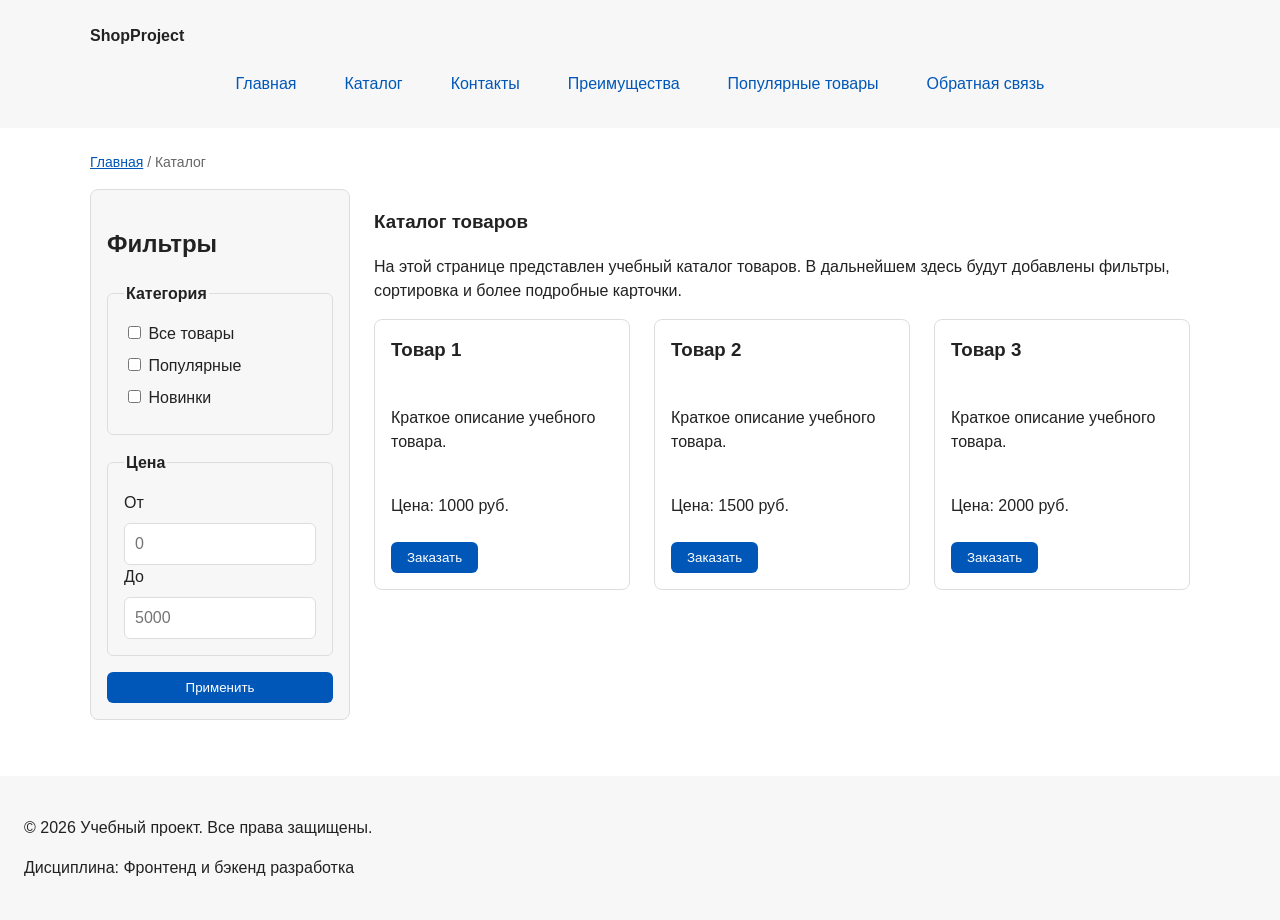
==== catalog.html @ 69fcd043 "feat: add multi-page structure navigation and anchors" ====
<!DOCTYPE html>
<html lang="ru">
<head>
    <meta charset="UTF-8">
    <meta name="viewport" content="width=device-width, initial-scale=1.0">
    <meta name="description" content="Каталог товаров учебного интернет-магазина.">
    <title>Каталог товаров – Учебный интернет-магазин</title>
    <link rel="stylesheet" href="css/style.css">
    <script src="js/main.js" defer></script>
</head>
<body>
    <header>
        <div class="site-header">
            <a class="site-logo" href="index.html">ShopProject</a>
            <nav class="site-nav" aria-label="Основная навигация">
                <ul class="site-nav__list">
                    <li><a href="index.html">Главная</a></li>
                    <li><a href="catalog.html">Каталог</a></li>
                    <li><a href="contacts.html">Контакты</a></li>
                    <li><a href="index.html#advantages">Преимущества</a></li>
                    <li><a href="index.html#popular">Популярные товары</a></li>
                    <li><a href="index.html#contacts">Обратная связь</a></li>
                </ul>
            </nav>
        </div>
    </header>

    <main>
        <nav class="breadcrumbs" aria-label="Хлебные крошки">
            <a href="index.html">Главная</a>
            <span>Каталог</span>
        </nav>

        <section class="catalog-layout">
            <aside class="catalog-filters">
                <h2>Фильтры</h2>

                <form class="filters-form" action="#" method="get">
                    <fieldset>
                        <legend>Категория</legend>

                        <label>
                            <input type="checkbox" name="category" value="all">
                            Все товары
                        </label>

                        <label>
                            <input type="checkbox" name="category" value="popular">
                            Популярные
                        </label>

                        <label>
                            <input type="checkbox" name="category" value="new">
                            Новинки
                        </label>
                    </fieldset>

                    <fieldset>
                        <legend>Цена</legend>

                        <label for="price-from">От</label>
                        <input id="price-from" name="price-from" type="number" min="0" placeholder="0">

                        <label for="price-to">До</label>
                        <input id="price-to" name="price-to" type="number" min="0" placeholder="5000">
                    </fieldset>

                    <button class="button" type="submit">Применить</button>
                </form>
            </aside>

            <section class="catalog-products">
                <h1>Каталог товаров</h1>
                <p>
                    На этой странице представлен учебный каталог товаров.
                    В дальнейшем здесь будут добавлены фильтры, сортировка и более подробные карточки.
                </p>

                <div class="products-grid">
                    <article class="product-card">
                        <h3>Товар 1</h3>
                        <p>Краткое описание учебного товара.</p>
                        <p>Цена: 1000 руб.</p>
                        <button class="button product-card__button" type="button" data-product="Товар 1">
                            Заказать
                        </button>
                    </article>

                    <article class="product-card">
                        <h3>Товар 2</h3>
                        <p>Краткое описание учебного товара.</p>
                        <p>Цена: 1500 руб.</p>
                        <button class="button product-card__button" type="button" data-product="Товар 2">
                            Заказать
                        </button>
                    </article>

                    <article class="product-card">
                        <h3>Товар 3</h3>
                        <p>Краткое описание учебного товара.</p>
                        <p>Цена: 2000 руб.</p>
                        <button class="button product-card__button" type="button" data-product="Товар 3">
                            Заказать
                        </button>
                    </article>
                </div>
            </section>
        </section>
    </main>

    <footer>
        <p>&copy; 2026 Учебный проект. Все права защищены.</p>
        <p>Дисциплина: Фронтенд и бэкенд разработка</p>
    </footer>

    <!-- Модальное окно с формой заявки -->
    <dialog class="order-dialog" id="order-dialog" aria-labelledby="order-dialog-title">
        <h2 id="order-dialog-title">Оформление заявки</h2>

        <form class="order-form" id="order-form" action="#" method="post" novalidate>
            <input id="selected-product" name="selected-product" type="hidden">

            <div class="form-field">
                <label for="order-name">Имя</label>
                <input id="order-name" name="name" type="text" placeholder="Введите ваше имя" minlength="2" autocomplete="given-name" required>
            </div>

            <div class="form-field">
                <label for="order-email">E-mail</label>
                <input id="order-email" name="email" type="email" placeholder="example@mail.ru" autocomplete="email" required>
            </div>

            <div class="form-field">
                <label for="order-phone">Телефон</label>
                <input id="order-phone" name="phone" type="tel" inputmode="tel" placeholder="+7 (900) 000-00-00" pattern="^\+7 \(\d{3}\) \d{3}-\d{2}-\d{2}$" required>
                <small>Формат: +7 (900) 000-00-00</small>
            </div>

            <div class="form-field">
                <label for="order-date">Дата связи</label>
                <input id="order-date" name="date" type="date">
            </div>

            <div class="form-field">
                <label for="order-topic">Тема заявки</label>
                <select id="order-topic" name="topic" required>
                    <option value="">Выберите тему</option>
                    <option value="product">Заказ товара</option>
                    <option value="consultation">Консультация</option>
                    <option value="delivery">Доставка</option>
                </select>
            </div>

            <div class="form-field">
                <label for="order-comment">Комментарий</label>
                <textarea id="order-comment" name="comment" rows="4" placeholder="Укажите дополнительную информацию"></textarea>
            </div>

            <div class="form-field form-field--checkbox">
                <label>
                    <input id="order-agreement" name="agreement" type="checkbox" required>
                    Я согласен на обработку данных
                </label>
            </div>

            <div class="form-actions">
                <button type="button" id="close-order-dialog">Закрыть</button>
                <button type="submit">Отправить заявку</button>
            </div>
        </form>
    </dialog>

    <p class="success-message" id="success-message" hidden>
        Форма успешно отправлена!
    </p>
</body>
</html>
---- css/style.css ----
/* ===================================
   1. Переменные проекта
   =================================== */
:root {
    /* Основные цвета проекта */
    --color-bg: #ffffff;
    --color-text: #222222;
    --color-muted: #666666;
    --color-primary: #0057b8;
    --color-primary-dark: #003f86;
    --color-border: #dddddd;
    --color-surface: #f7f7f7;
    --color-surface-accent: #eef5ff;
    --color-danger: #b00020;
    --color-success: #168a2f;
    --color-success-bg: #eefaf0;
    --color-white: #ffffff;

    /* Отступы */
    --space-xs: 4px;
    --space-sm: 8px;
    --space-md: 16px;
    --space-lg: 24px;
    --space-xl: 32px;

    /* Скругления */
    --radius-sm: 6px;
    --radius-md: 8px;
    --radius-lg: 12px;

    /* Размеры */
    --container-width: 1100px;
}

/* ===================================
   2. Базовые стили
   =================================== */
* {
    box-sizing: border-box;
}

body {
    margin: 0;
    font-family: Arial, sans-serif;
    line-height: 1.5;
    color: var(--color-text);
    background-color: var(--color-bg);
}

html {
    scroll-behavior: smooth;
}

header,
main,
footer {
    padding: var(--space-lg);
}

header {
    background-color: var(--color-surface);
}

footer {
    background-color: var(--color-surface);
}

:target {
    outline: 2px dashed var(--color-primary);
    outline-offset: 4px;
}

/* ===================================
   3. Общие элементы интерфейса
   =================================== */
a {
    color: var(--color-primary);
}

a:hover {
    color: var(--color-primary-dark);
}

a:focus-visible {
    outline: 2px solid var(--color-primary);
    outline-offset: 3px;
}

.button {
    display: inline-block;
    padding: var(--space-sm) var(--space-md);
    color: var(--color-white);
    background-color: var(--color-primary);
    text-decoration: none;
    border: none;
    border-radius: var(--radius-sm);
    cursor: pointer;
}

.button:hover {
    background-color: var(--color-primary-dark);
}

.button:focus-visible {
    outline: 2px solid var(--color-primary);
    outline-offset: 3px;
}

.button:disabled {
    opacity: 0.6;
    cursor: not-allowed;
}

/* ===================================
   4. Компоненты страницы
   =================================== */
.site-header {
    max-width: var(--container-width);
    margin: 0 auto;
}

.site-logo {
    font-weight: bold;
    text-decoration: none;
    color: var(--color-text);
}

.site-nav__list {
    display: flex;
    flex-wrap: wrap;
    justify-content: center;
    align-items: center;
    gap: var(--space-md);
    padding: 0;
    margin: var(--space-md) 0 0;
    list-style: none;
}

.site-nav__list a {
    display: inline-block;
    padding: var(--space-sm) var(--space-md);
    color: var(--color-primary);
    text-decoration: none;
    border-radius: var(--radius-sm);
}

.site-nav__list a:hover {
    color: var(--color-white);
    background-color: var(--color-primary);
}

.hero {
    max-width: var(--container-width);
    margin: 0 auto var(--space-xl);
    padding: var(--space-xl) var(--space-lg);
    background-color: var(--color-surface-accent);
    border-radius: var(--radius-lg);
}

.section {
    max-width: var(--container-width);
    margin: 0 auto var(--space-xl);
}

.section h2 {
    margin-top: 0;
}

.advantages-list {
    padding-left: var(--space-lg);
}

.products-grid {
    display: grid;
    grid-template-columns: repeat(3, 1fr);
    gap: var(--space-lg);
}

.product-card {
    display: flex;
    flex-direction: column;
    gap: var(--space-sm);
    padding: var(--space-md);
    border: 1px solid var(--color-border);
    border-radius: var(--radius-md);
    background-color: var(--color-bg);
}

.product-card:hover {
    border-color: var(--color-primary);
}

.product-card h3 {
    margin-top: 0;
}

.product-card .button {
    margin-top: auto;
    align-self: flex-start;
}

.aside-info {
    max-width: var(--container-width);
    margin: 0 auto var(--space-xl);
    padding: var(--space-md);
    border-left: 4px solid var(--color-primary);
    background-color: var(--color-surface);
}

/* ===================================
   5. Форма и модальное окно
   =================================== */
.order-dialog {
    width: min(100% - 32px, 560px);
    padding: var(--space-lg);
    border: none;
    border-radius: var(--radius-lg);
}

.order-dialog::backdrop {
    background-color: rgba(0, 0, 0, 0.5);
}

.form-field {
    margin-bottom: var(--space-md);
}

.form-field label {
    display: block;
    margin-bottom: var(--space-xs);
}

.form-field input,
.form-field select,
.form-field textarea {
    width: 100%;
    padding: 10px 12px;
    border: 1px solid var(--color-border);
    border-radius: var(--radius-sm);
    font: inherit;
}

.form-field input:hover,
.form-field select:hover,
.form-field textarea:hover {
    border-color: var(--color-primary);
}

.form-field input:focus-visible,
.form-field select:focus-visible,
.form-field textarea:focus-visible,
.form-actions button:focus-visible {
    outline: 2px solid var(--color-primary);
    outline-offset: 3px;
}

.form-field input[type="checkbox"] {
    width: auto;
}

.form-field small {
    display: block;
    margin-top: var(--space-xs);
    color: var(--color-muted);
}

[aria-invalid="true"] {
    border-color: var(--color-danger);
}

.form-actions {
    display: flex;
    gap: 12px;
    margin-top: 20px;
}

.success-message {
    max-width: var(--container-width);
    margin: var(--space-lg) auto;
    padding: var(--space-md);
    border-left: 4px solid var(--color-success);
    background-color: var(--color-success-bg);
}
/* ===================================
   6. Хлебные крошки
   =================================== */
.breadcrumbs {
    max-width: var(--container-width);
    margin: 0 auto var(--space-md);
    font-size: 14px;
    color: var(--color-muted);
}

.breadcrumbs a {
    color: var(--color-primary);
}

.breadcrumbs span::before {
    content: " / ";
    color: var(--color-muted);
}

/* ===================================
   7. Раскладка страницы каталога
   =================================== */
.catalog-layout {
    max-width: var(--container-width);
    margin: 0 auto var(--space-xl);
    display: grid;
    grid-template-columns: 260px 1fr;
    grid-template-areas: "filters products";
    gap: var(--space-lg);
}

.catalog-filters {
    grid-area: filters;
    padding: var(--space-md);
    border: 1px solid var(--color-border);
    border-radius: var(--radius-md);
    background-color: var(--color-surface);
}

.catalog-products {
    grid-area: products;
}

.filters-form {
    display: grid;
    gap: var(--space-md);
}

.filters-form fieldset {
    margin: 0;
    padding: var(--space-md);
    border: 1px solid var(--color-border);
    border-radius: var(--radius-sm);
}

.filters-form legend {
    font-weight: 700;
}

.filters-form label {
    display: block;
    margin-bottom: var(--space-sm);
}

.filters-form input[type="number"] {
    width: 100%;
    padding: 8px 10px;
    border: 1px solid var(--color-border);
    border-radius: var(--radius-sm);
    font: inherit;
}
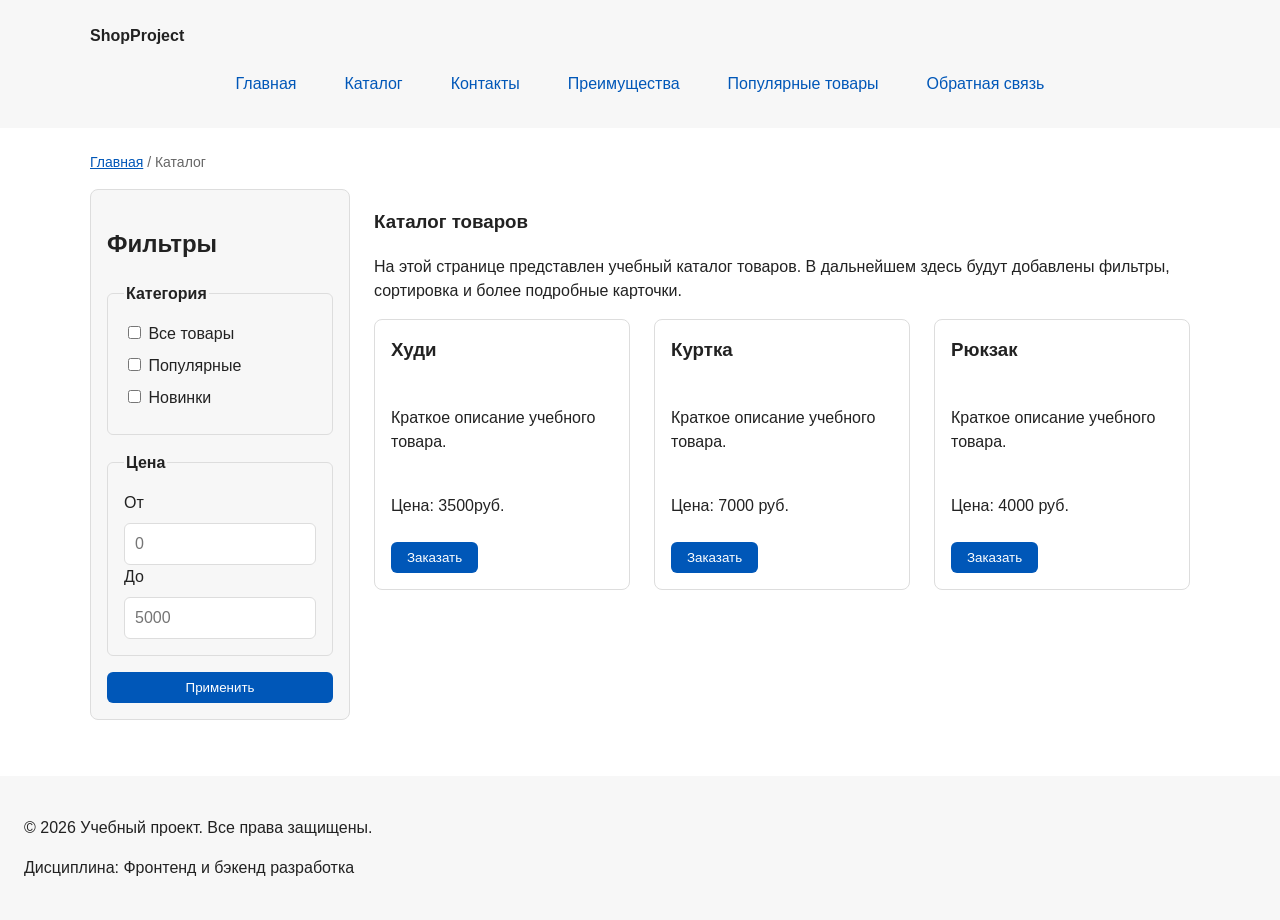
==== commit 7139910b: "Update catalog.html" ====
--- a/catalog.html
+++ b/catalog.html
@@ -78,27 +78,27 @@
 
                 <div class="products-grid">
                     <article class="product-card">
-                        <h3>Товар 1</h3>
+                        <h3>Худи</h3>
                         <p>Краткое описание учебного товара.</p>
-                        <p>Цена: 1000 руб.</p>
+                        <p>Цена: 3500руб.</p>
                         <button class="button product-card__button" type="button" data-product="Товар 1">
                             Заказать
                         </button>
                     </article>
 
                     <article class="product-card">
-                        <h3>Товар 2</h3>
+                        <h3>Куртка</h3>
                         <p>Краткое описание учебного товара.</p>
-                        <p>Цена: 1500 руб.</p>
+                        <p>Цена: 7000 руб.</p>
                         <button class="button product-card__button" type="button" data-product="Товар 2">
                             Заказать
                         </button>
                     </article>
 
                     <article class="product-card">
-                        <h3>Товар 3</h3>
+                        <h3>Рюкзак</h3>
                         <p>Краткое описание учебного товара.</p>
-                        <p>Цена: 2000 руб.</p>
+                        <p>Цена: 4000 руб.</p>
                         <button class="button product-card__button" type="button" data-product="Товар 3">
                             Заказать
                         </button>
@@ -174,4 +174,4 @@
         Форма успешно отправлена!
     </p>
 </body>
-</html>+</html>
--- a/css/style.css
+++ b/css/style.css
@@ -344,6 +344,80 @@
     display: block;
     margin-bottom: var(--space-sm);
 }
+/* Страница карточки товара */
+.product-page {
+  display: flex;
+  flex-wrap: wrap;
+  gap: 32px;
+  margin: 24px 0;
+}
+
+.product-page__image {
+  flex: 1 1 320px;
+  min-height: 320px;
+  display: flex;
+  align-items: center;
+  justify-content: center;
+  background: #eceff1;
+  border: 1px solid #cfd8dc;
+  border-radius: 8px;
+  color: #607d8b;
+  font-size: 1.2rem;
+}
+
+.product-page__info {
+  flex: 1 1 360px;
+}
+
+.product-page__price {
+  font-size: 1.6rem;
+  font-weight: bold;
+}
+
+.product-page__specs {
+  display: grid;
+  grid-template-columns: max-content 1fr;
+  gap: 8px 16px;
+}
+
+.product-page__specs dt {
+  font-weight: bold;
+}
+
+.product-page__specs dd {
+  margin: 0;
+}
+
+.product-page__actions {
+  display: flex;
+  flex-wrap: wrap;
+  align-items: center;
+  gap: 16px;
+  margin-top: 24px;
+}
+
+/* Страница оформления заявки */
+.order-page {
+  max-width: 640px;
+  margin: 24px 0;
+}
+
+.order-page__form fieldset {
+  margin: 0 0 20px;
+  padding: 16px;
+  border: 1px solid #cfd8dc;
+  border-radius: 8px;
+}
+
+.order-page__form legend {
+  padding: 0 8px;
+  font-weight: bold;
+}
+
+.form-field__title {
+  display: block;
+  margin-bottom: 4px;
+}
 
 .filters-form input[type="number"] {
     width: 100%;
@@ -351,4 +425,4 @@
     border: 1px solid var(--color-border);
     border-radius: var(--radius-sm);
     font: inherit;
-}+}
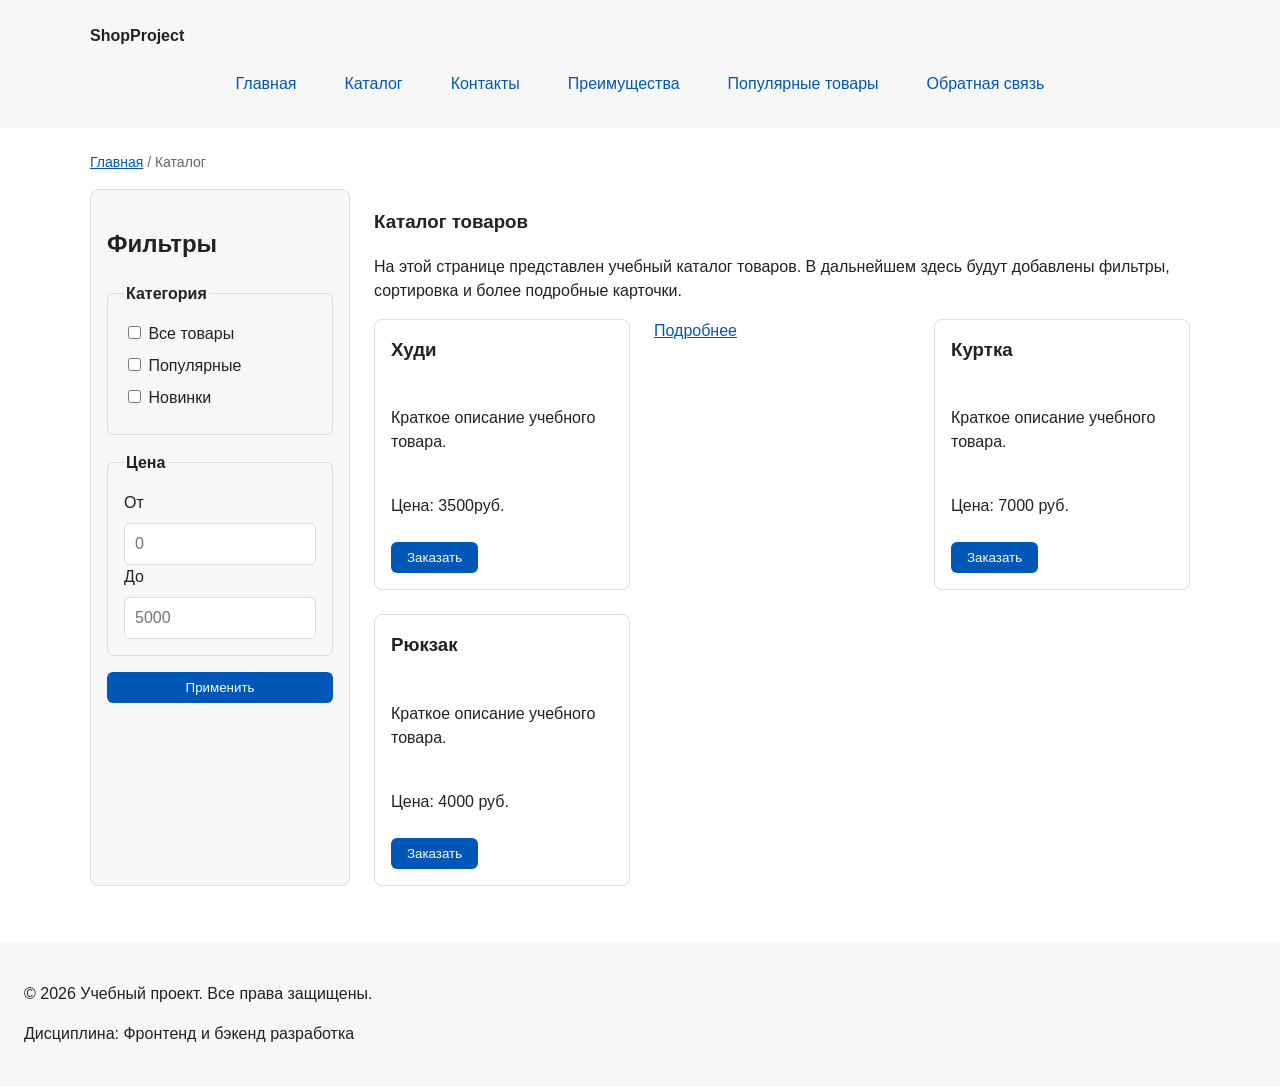
==== commit f3be735a: "Add 'Подробнее' link to product card" ====
--- a/catalog.html
+++ b/catalog.html
@@ -81,11 +81,12 @@
                         <h3>Худи</h3>
                         <p>Краткое описание учебного товара.</p>
                         <p>Цена: 3500руб.</p>
+                        
                         <button class="button product-card__button" type="button" data-product="Товар 1">
                             Заказать
                         </button>
                     </article>
-
+                    <a href="product.html">Подробнее</a>
                     <article class="product-card">
                         <h3>Куртка</h3>
                         <p>Краткое описание учебного товара.</p>
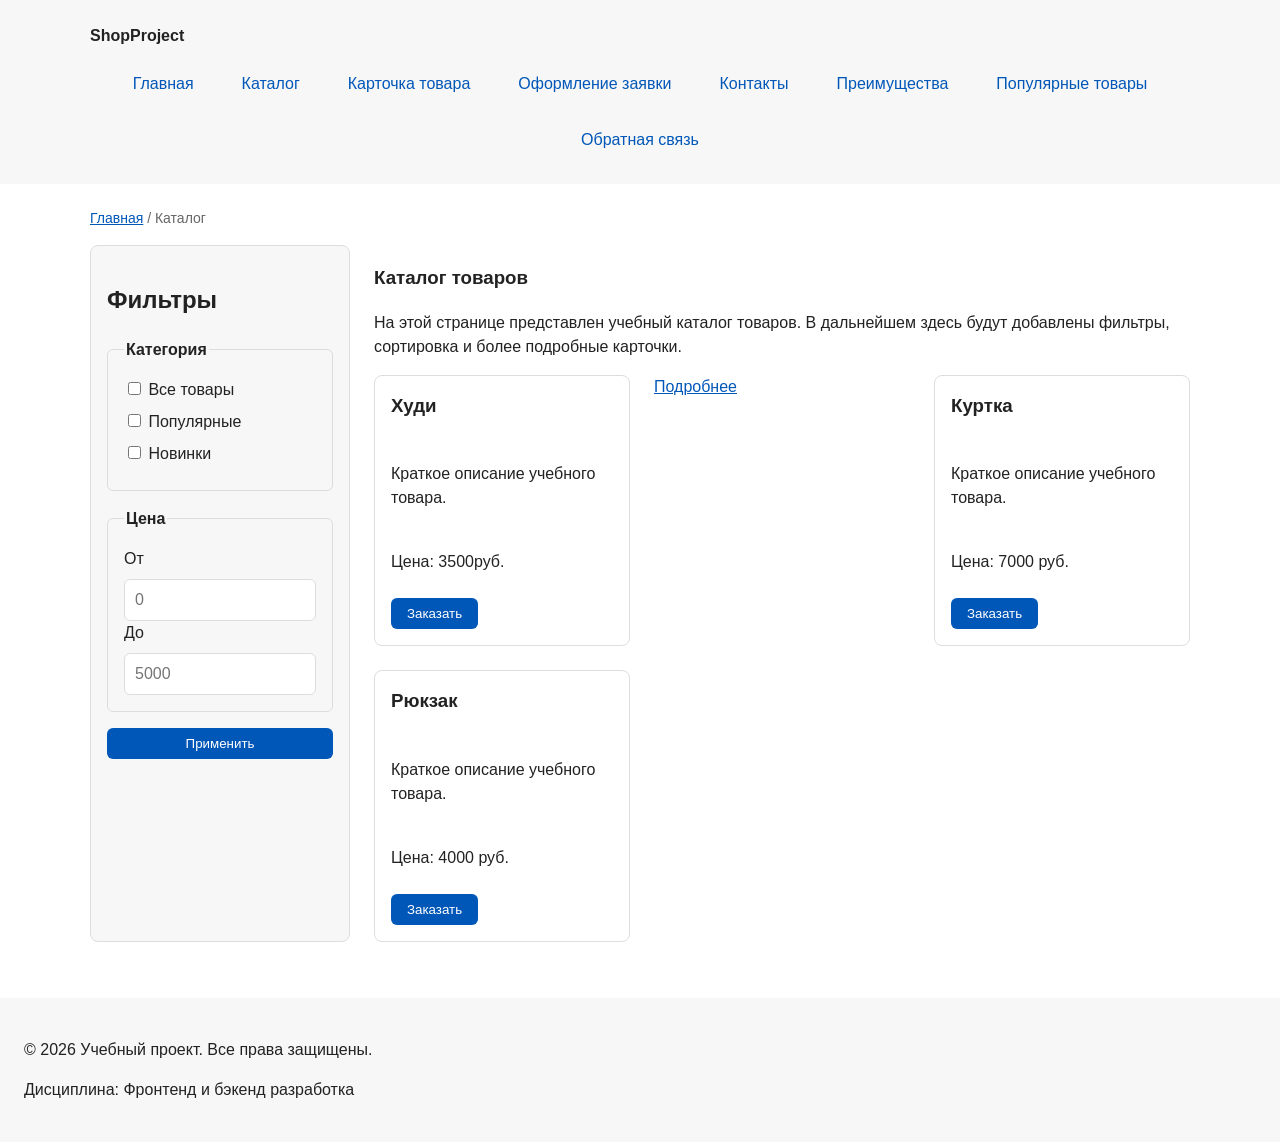
==== commit 1f9c6d1c: "Add links to product and order pages in navigation" ====
--- a/catalog.html
+++ b/catalog.html
@@ -16,6 +16,8 @@
                 <ul class="site-nav__list">
                     <li><a href="index.html">Главная</a></li>
                     <li><a href="catalog.html">Каталог</a></li>
+                    <li><a href="product.html">Карточка товара</a></li>
+                    <li><a href="order.html">Оформление заявки</a></li>
                     <li><a href="contacts.html">Контакты</a></li>
                     <li><a href="index.html#advantages">Преимущества</a></li>
                     <li><a href="index.html#popular">Популярные товары</a></li>
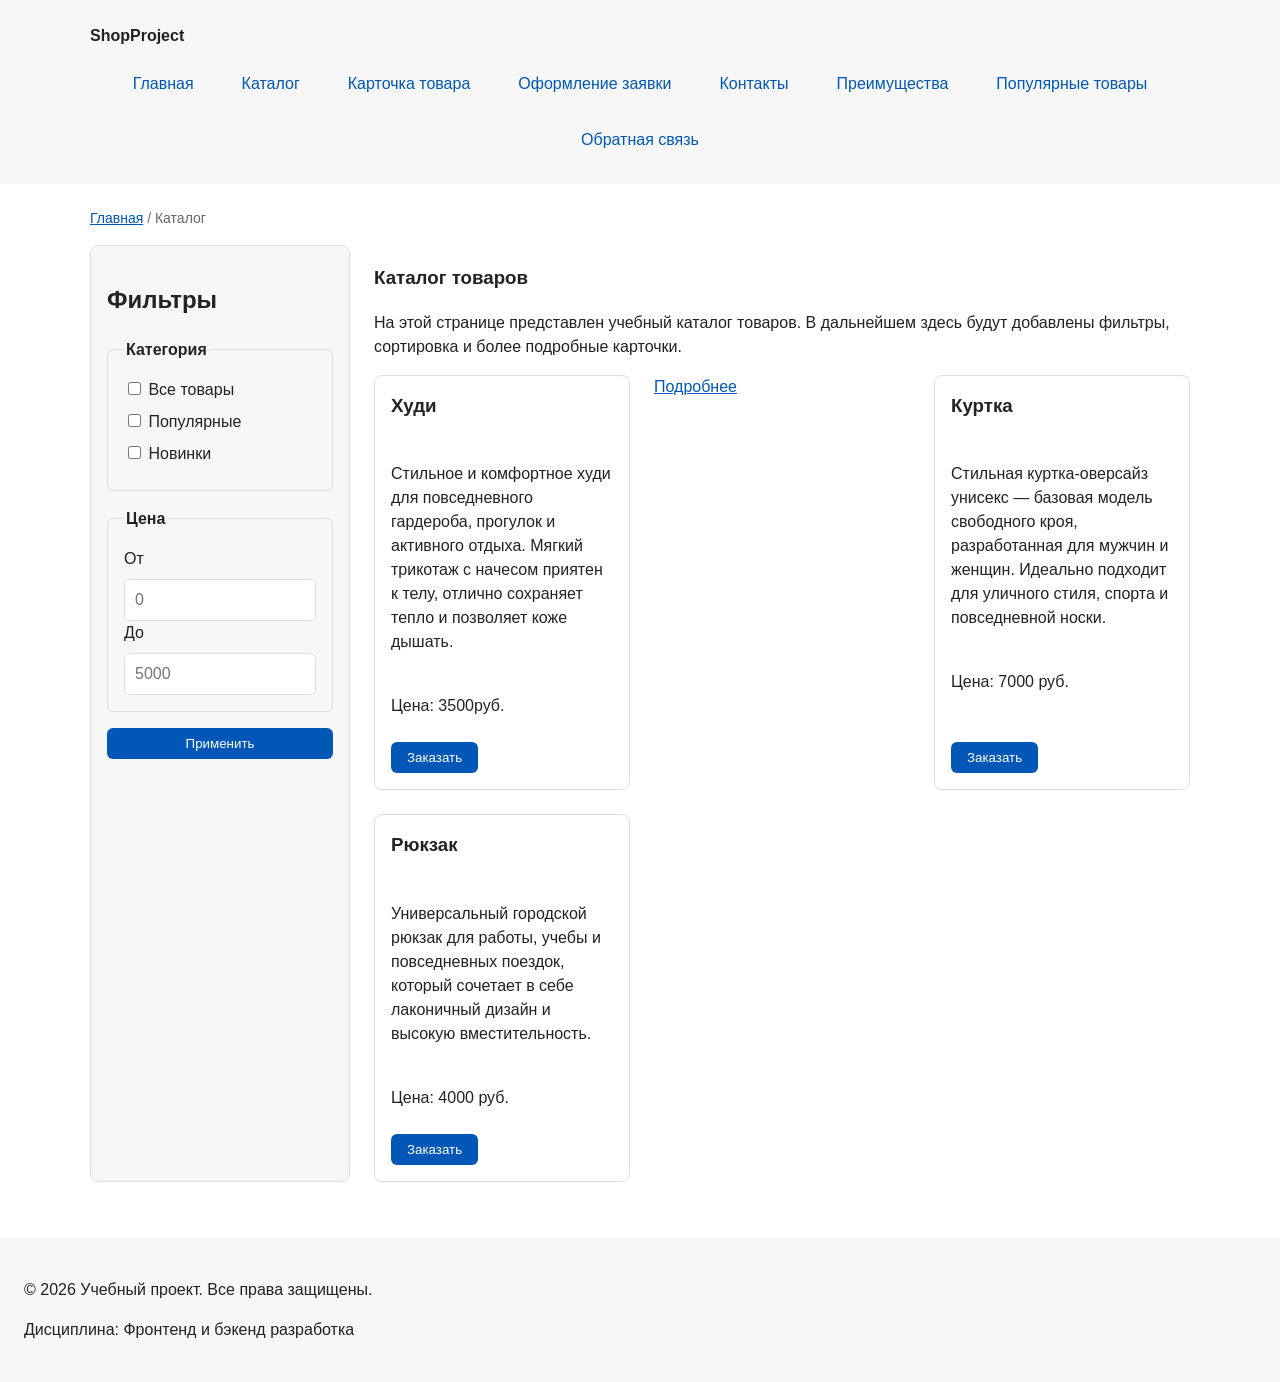
==== commit 134ec892: "Update catalog.html" ====
--- a/catalog.html
+++ b/catalog.html
@@ -81,28 +81,27 @@
                 <div class="products-grid">
                     <article class="product-card">
                         <h3>Худи</h3>
-                        <p>Краткое описание учебного товара.</p>
+                        <p>Стильное и комфортное худи для повседневного гардероба, прогулок и активного отдыха. Мягкий трикотаж с начесом приятен к телу, отлично сохраняет тепло и позволяет коже дышать.</p>
                         <p>Цена: 3500руб.</p>
-                        
-                        <button class="button product-card__button" type="button" data-product="Товар 1">
+                        <button class="button product-card__button" type="button" data-product="Худи">
                             Заказать
                         </button>
                     </article>
                     <a href="product.html">Подробнее</a>
                     <article class="product-card">
                         <h3>Куртка</h3>
-                        <p>Краткое описание учебного товара.</p>
+                        <p>Стильная куртка-оверсайз унисекс — базовая модель свободного кроя, разработанная для мужчин и женщин. Идеально подходит для уличного стиля, спорта и повседневной носки.</p>
                         <p>Цена: 7000 руб.</p>
-                        <button class="button product-card__button" type="button" data-product="Товар 2">
+                        <button class="button product-card__button" type="button" data-product="Куртка">
                             Заказать
                         </button>
                     </article>
 
                     <article class="product-card">
                         <h3>Рюкзак</h3>
-                        <p>Краткое описание учебного товара.</p>
+                        <p>Универсальный городской рюкзак для работы, учебы и повседневных поездок, который сочетает в себе лаконичный дизайн и высокую вместительность.</p>
                         <p>Цена: 4000 руб.</p>
-                        <button class="button product-card__button" type="button" data-product="Товар 3">
+                        <button class="button product-card__button" type="button" data-product="Рюкзак">
                             Заказать
                         </button>
                     </article>
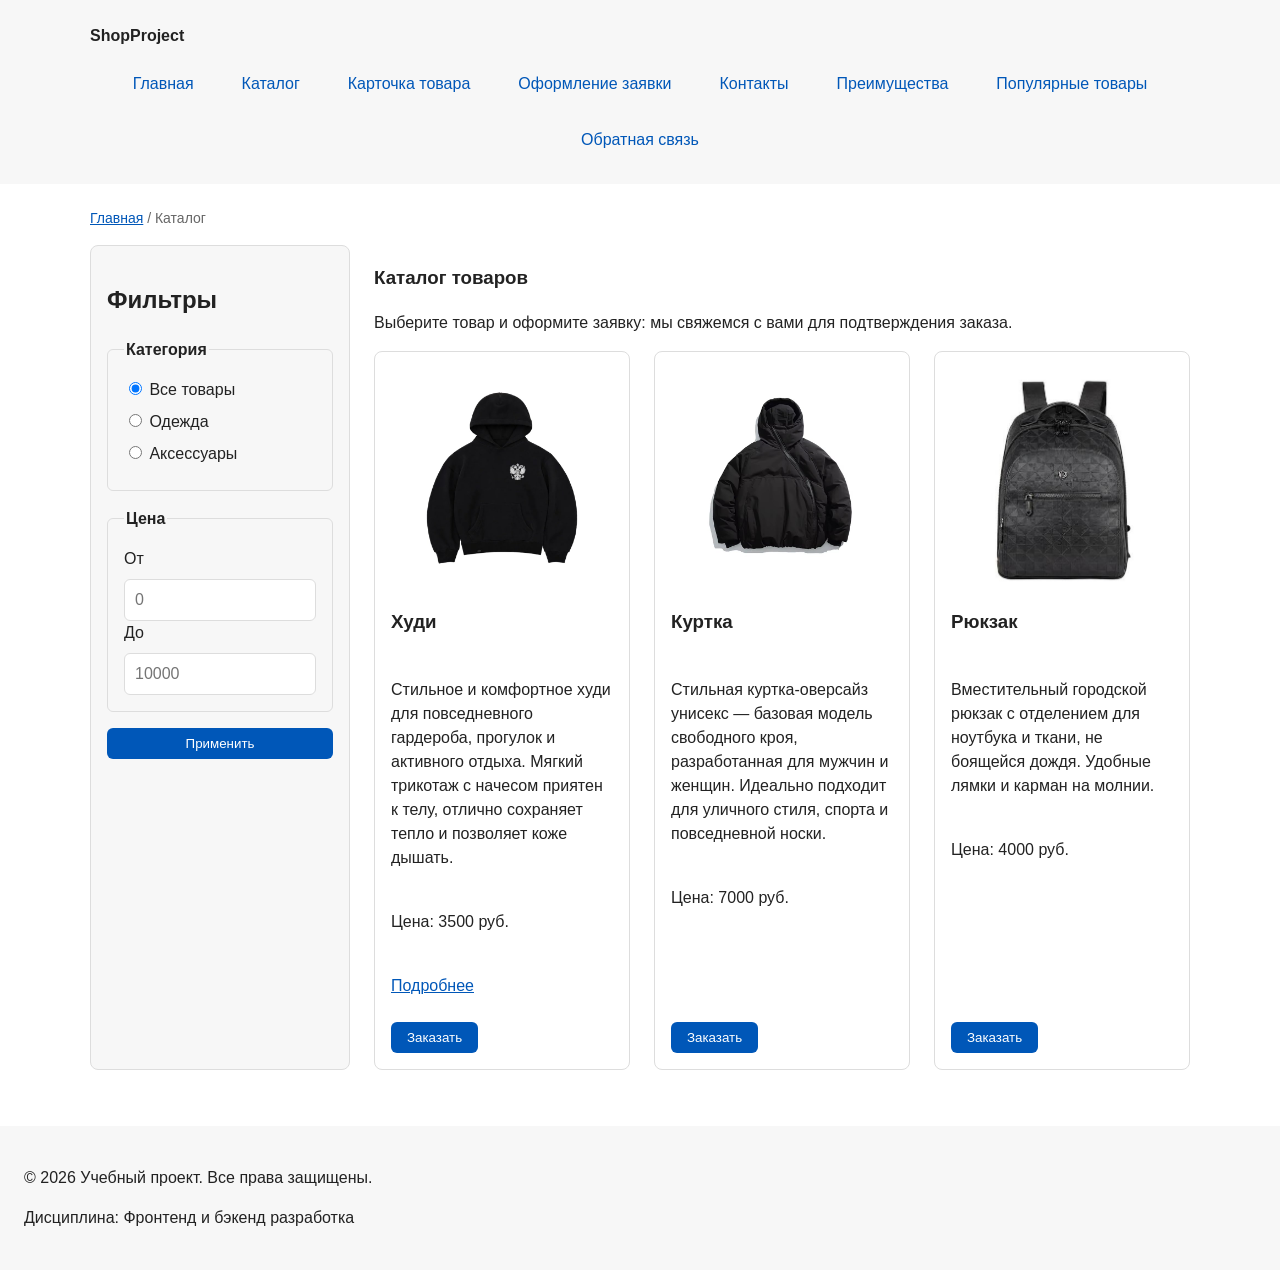
==== commit 2284af7d: "Rename catalog_1.html to catalog.html" ====
--- a/catalog.html
+++ b/catalog.html
@@ -1,179 +1,167 @@
 <!DOCTYPE html>
 <html lang="ru">
 <head>
-    <meta charset="UTF-8">
-    <meta name="viewport" content="width=device-width, initial-scale=1.0">
-    <meta name="description" content="Каталог товаров учебного интернет-магазина.">
-    <title>Каталог товаров – Учебный интернет-магазин</title>
-    <link rel="stylesheet" href="css/style.css">
-    <script src="js/main.js" defer></script>
+<meta charset="UTF-8">
+<meta name="viewport" content="width=device-width, initial-scale=1.0">
+<meta name="description" content="Каталог товаров учебного интернет-магазина.">
+<title>Каталог товаров – Учебный интернет-магазин</title>
+<link rel="stylesheet" href="css/style.css">
+<script src="js/main.js" defer></script>
 </head>
 <body>
-    <header>
-        <div class="site-header">
-            <a class="site-logo" href="index.html">ShopProject</a>
-            <nav class="site-nav" aria-label="Основная навигация">
-                <ul class="site-nav__list">
-                    <li><a href="index.html">Главная</a></li>
-                    <li><a href="catalog.html">Каталог</a></li>
-                    <li><a href="product.html">Карточка товара</a></li>
-                    <li><a href="order.html">Оформление заявки</a></li>
-                    <li><a href="contacts.html">Контакты</a></li>
-                    <li><a href="index.html#advantages">Преимущества</a></li>
-                    <li><a href="index.html#popular">Популярные товары</a></li>
-                    <li><a href="index.html#contacts">Обратная связь</a></li>
-                </ul>
-            </nav>
-        </div>
-    </header>
 
-    <main>
-        <nav class="breadcrumbs" aria-label="Хлебные крошки">
-            <a href="index.html">Главная</a>
-            <span>Каталог</span>
-        </nav>
+<header>
+<div class="site-header">
+<a class="site-logo" href="index.html">ShopProject</a>
+<nav class="site-nav" aria-label="Основная навигация">
+<ul class="site-nav__list">
+<li><a href="index.html">Главная</a></li>
+<li><a href="catalog.html">Каталог</a></li>
+<li><a href="product.html">Карточка товара</a></li>
+<li><a href="order.html">Оформление заявки</a></li>
+<li><a href="contacts.html">Контакты</a></li>
+<li><a href="index.html#advantages">Преимущества</a></li>
+<li><a href="index.html#popular">Популярные товары</a></li>
+<li><a href="index.html#contacts">Обратная связь</a></li>
+</ul>
+</nav>
+</div>
+</header>
 
-        <section class="catalog-layout">
-            <aside class="catalog-filters">
-                <h2>Фильтры</h2>
+<main>
+<nav class="breadcrumbs" aria-label="Хлебные крошки">
+<a href="index.html">Главная</a>
+<span>Каталог</span>
+</nav>
 
-                <form class="filters-form" action="#" method="get">
-                    <fieldset>
-                        <legend>Категория</legend>
+<section class="catalog-layout">
+<aside class="catalog-filters">
+<h2>Фильтры</h2>
+<form class="filters-form" action="#" method="get">
+<fieldset>
+<legend>Категория</legend>
+<label>
+<input type="radio" name="category" value="all" checked>
+Все товары
+</label>
+<label>
+<input type="radio" name="category" value="clothes">
+Одежда
+</label>
+<label>
+<input type="radio" name="category" value="accessories">
+Аксессуары
+</label>
+</fieldset>
+<fieldset>
+<legend>Цена</legend>
+<label for="price-from">От</label>
+<input id="price-from" name="price-from" type="number" min="0" placeholder="0">
+<label for="price-to">До</label>
+<input id="price-to" name="price-to" type="number" min="0" placeholder="10000">
+</fieldset>
+<button class="button" type="submit">Применить</button>
+</form>
+</aside>
 
-                        <label>
-                            <input type="checkbox" name="category" value="all">
-                            Все товары
-                        </label>
+<section class="catalog-products">
+<h1>Каталог товаров</h1>
+<p>Выберите товар и оформите заявку: мы свяжемся с вами для подтверждения заказа.</p>
 
-                        <label>
-                            <input type="checkbox" name="category" value="popular">
-                            Популярные
-                        </label>
+<div class="products-grid">
 
-                        <label>
-                            <input type="checkbox" name="category" value="new">
-                            Новинки
-                        </label>
-                    </fieldset>
+<article class="product-card">
+<img class="product-card__image" src="images/hoodie.jpg" alt="Худи для повседневного гардероба" width="400" height="300">
+<h3>Худи</h3>
+<p>Стильное и комфортное худи для повседневного гардероба, прогулок и активного отдыха. Мягкий трикотаж с начесом приятен к телу, отлично сохраняет тепло и позволяет коже дышать.</p>
+<p>Цена: 3500 руб.</p>
+<p><a href="product.html">Подробнее</a></p>
+<button class="button product-card__button" type="button" data-product="Худи">
+Заказать
+</button>
+</article>
 
-                    <fieldset>
-                        <legend>Цена</legend>
+<article class="product-card">
+<img class="product-card__image" src="images/jacket.jpg" alt="Куртка-оверсайз унисекс" width="400" height="300">
+<h3>Куртка</h3>
+<p>Стильная куртка-оверсайз унисекс — базовая модель свободного кроя, разработанная для мужчин и женщин. Идеально подходит для уличного стиля, спорта и повседневной носки.</p>
+<p>Цена: 7000 руб.</p>
+<button class="button product-card__button" type="button" data-product="Куртка">
+Заказать
+</button>
+</article>
 
-                        <label for="price-from">От</label>
-                        <input id="price-from" name="price-from" type="number" min="0" placeholder="0">
+<article class="product-card">
+<img class="product-card__image" src="images/backpack.jpg" alt="Городской рюкзак" width="400" height="300">
+<h3>Рюкзак</h3>
+<p>Вместительный городской рюкзак с отделением для ноутбука и ткани, не боящейся дождя. Удобные лямки и карман на молнии.</p>
+<p>Цена: 4000 руб.</p>
+<button class="button product-card__button" type="button" data-product="Рюкзак">
+Заказать
+</button>
+</article>
 
-                        <label for="price-to">До</label>
-                        <input id="price-to" name="price-to" type="number" min="0" placeholder="5000">
-                    </fieldset>
+</div>
+</section>
+</section>
+</main>
 
-                    <button class="button" type="submit">Применить</button>
-                </form>
-            </aside>
+<footer>
+<p>&copy; 2026 Учебный проект. Все права защищены.</p>
+<p>Дисциплина: Фронтенд и бэкенд разработка</p>
+</footer>
 
-            <section class="catalog-products">
-                <h1>Каталог товаров</h1>
-                <p>
-                    На этой странице представлен учебный каталог товаров.
-                    В дальнейшем здесь будут добавлены фильтры, сортировка и более подробные карточки.
-                </p>
+<!-- Модальное окно с формой заявки -->
+<dialog class="order-dialog" id="order-dialog" aria-labelledby="order-dialog-title">
+<h2 id="order-dialog-title">Оформление заявки</h2>
+<form class="order-form" id="order-form" action="#" method="post" novalidate>
+<input id="selected-product" name="selected-product" type="hidden">
+<div class="form-field">
+<label for="order-name">Имя</label>
+<input id="order-name" name="name" type="text" placeholder="Введите ваше имя" minlength="2" autocomplete="given-name" required>
+</div>
+<div class="form-field">
+<label for="order-email">E-mail</label>
+<input id="order-email" name="email" type="email" placeholder="example@mail.ru" autocomplete="email" required>
+</div>
+<div class="form-field">
+<label for="order-phone">Телефон</label>
+<input id="order-phone" name="phone" type="tel" inputmode="tel" placeholder="+7 (900) 000-00-00" pattern="^\+7 \(\d{3}\) \d{3}-\d{2}-\d{2}$" required>
+<small>Формат: +7 (900) 000-00-00</small>
+</div>
+<div class="form-field">
+<label for="order-date">Дата связи</label>
+<input id="order-date" name="date" type="date">
+</div>
+<div class="form-field">
+<label for="order-topic">Тема заявки</label>
+<select id="order-topic" name="topic" required>
+<option value="">Выберите тему</option>
+<option value="product">Заказ товара</option>
+<option value="consultation">Консультация</option>
+<option value="delivery">Доставка</option>
+</select>
+</div>
+<div class="form-field">
+<label for="order-comment">Комментарий</label>
+<textarea id="order-comment" name="comment" rows="4" placeholder="Укажите дополнительную информацию"></textarea>
+</div>
+<div class="form-field form-field--checkbox">
+<label>
+<input id="order-agreement" name="agreement" type="checkbox" required>
+Я согласен на обработку данных
+</label>
+</div>
+<div class="form-actions">
+<button type="button" id="close-order-dialog">Закрыть</button>
+<button type="submit">Отправить заявку</button>
+</div>
+</form>
+</dialog>
 
-                <div class="products-grid">
-                    <article class="product-card">
-                        <h3>Худи</h3>
-                        <p>Стильное и комфортное худи для повседневного гардероба, прогулок и активного отдыха. Мягкий трикотаж с начесом приятен к телу, отлично сохраняет тепло и позволяет коже дышать.</p>
-                        <p>Цена: 3500руб.</p>
-                        <button class="button product-card__button" type="button" data-product="Худи">
-                            Заказать
-                        </button>
-                    </article>
-                    <a href="product.html">Подробнее</a>
-                    <article class="product-card">
-                        <h3>Куртка</h3>
-                        <p>Стильная куртка-оверсайз унисекс — базовая модель свободного кроя, разработанная для мужчин и женщин. Идеально подходит для уличного стиля, спорта и повседневной носки.</p>
-                        <p>Цена: 7000 руб.</p>
-                        <button class="button product-card__button" type="button" data-product="Куртка">
-                            Заказать
-                        </button>
-                    </article>
+<p class="success-message" id="success-message" hidden>
+Форма успешно отправлена!
+</p>
 
-                    <article class="product-card">
-                        <h3>Рюкзак</h3>
-                        <p>Универсальный городской рюкзак для работы, учебы и повседневных поездок, который сочетает в себе лаконичный дизайн и высокую вместительность.</p>
-                        <p>Цена: 4000 руб.</p>
-                        <button class="button product-card__button" type="button" data-product="Рюкзак">
-                            Заказать
-                        </button>
-                    </article>
-                </div>
-            </section>
-        </section>
-    </main>
-
-    <footer>
-        <p>&copy; 2026 Учебный проект. Все права защищены.</p>
-        <p>Дисциплина: Фронтенд и бэкенд разработка</p>
-    </footer>
-
-    <!-- Модальное окно с формой заявки -->
-    <dialog class="order-dialog" id="order-dialog" aria-labelledby="order-dialog-title">
-        <h2 id="order-dialog-title">Оформление заявки</h2>
-
-        <form class="order-form" id="order-form" action="#" method="post" novalidate>
-            <input id="selected-product" name="selected-product" type="hidden">
-
-            <div class="form-field">
-                <label for="order-name">Имя</label>
-                <input id="order-name" name="name" type="text" placeholder="Введите ваше имя" minlength="2" autocomplete="given-name" required>
-            </div>
-
-            <div class="form-field">
-                <label for="order-email">E-mail</label>
-                <input id="order-email" name="email" type="email" placeholder="example@mail.ru" autocomplete="email" required>
-            </div>
-
-            <div class="form-field">
-                <label for="order-phone">Телефон</label>
-                <input id="order-phone" name="phone" type="tel" inputmode="tel" placeholder="+7 (900) 000-00-00" pattern="^\+7 \(\d{3}\) \d{3}-\d{2}-\d{2}$" required>
-                <small>Формат: +7 (900) 000-00-00</small>
-            </div>
-
-            <div class="form-field">
-                <label for="order-date">Дата связи</label>
-                <input id="order-date" name="date" type="date">
-            </div>
-
-            <div class="form-field">
-                <label for="order-topic">Тема заявки</label>
-                <select id="order-topic" name="topic" required>
-                    <option value="">Выберите тему</option>
-                    <option value="product">Заказ товара</option>
-                    <option value="consultation">Консультация</option>
-                    <option value="delivery">Доставка</option>
-                </select>
-            </div>
-
-            <div class="form-field">
-                <label for="order-comment">Комментарий</label>
-                <textarea id="order-comment" name="comment" rows="4" placeholder="Укажите дополнительную информацию"></textarea>
-            </div>
-
-            <div class="form-field form-field--checkbox">
-                <label>
-                    <input id="order-agreement" name="agreement" type="checkbox" required>
-                    Я согласен на обработку данных
-                </label>
-            </div>
-
-            <div class="form-actions">
-                <button type="button" id="close-order-dialog">Закрыть</button>
-                <button type="submit">Отправить заявку</button>
-            </div>
-        </form>
-    </dialog>
-
-    <p class="success-message" id="success-message" hidden>
-        Форма успешно отправлена!
-    </p>
 </body>
 </html>
--- a/css/style.css
+++ b/css/style.css
@@ -420,9 +420,52 @@
 }
 
 .filters-form input[type="number"] {
+   
     width: 100%;
     padding: 8px 10px;
     border: 1px solid var(--color-border);
     border-radius: var(--radius-sm);
     font: inherit;
 }
+/* Картинки в карточках товаров */
+.product-card__image {
+  display: block;
+  width: 100%;
+  height: 200px;
+  object-fit: cover;
+  border-radius: 6px;
+  margin-bottom: 12px;
+}
+
+/* Картинка на странице товара */
+.product-page__image {
+  display: block;
+  overflow: hidden;
+}
+
+.product-page__image img {
+  display: block;
+  width: 100%;
+  height: 100%;
+  object-fit: cover;
+  border-radius: 8px;
+}
+/* Картинки в карточках товаров */
+.product-card__image {
+  display: block;
+  width: 100%;
+  height: 220px;
+  object-fit: contain;
+  background: #fff;
+  border-radius: 6px;
+  margin-bottom: 12px;
+}
+
+/* Картинка на странице товара */
+.product-page__image img {
+  display: block;
+  width: 100%;
+  height: 100%;
+  object-fit: contain;
+  background: #fff;
+}
